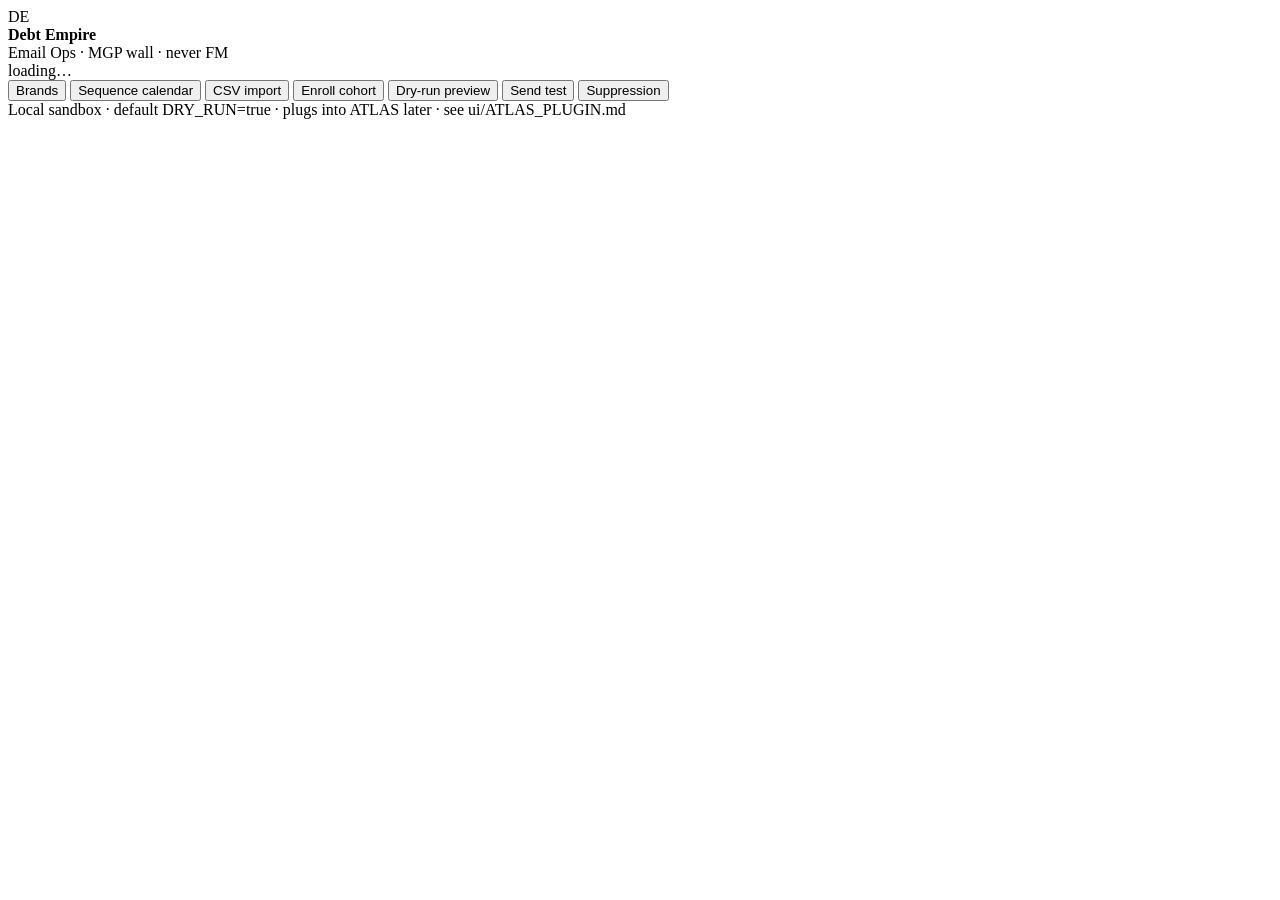
==== ui/public/index.html @ ee2317ed "Initial public pack: Debt Empire email ops UI Mailgun-first / SES-later, DRY_RUN default, MGP wall. " ====
<!DOCTYPE html>
<html lang="en">
<head>
  <meta charset="UTF-8" />
  <meta name="viewport" content="width=device-width, initial-scale=1" />
  <title>Debt Empire · Email Ops</title>
  <link rel="stylesheet" href="/styles.css" />
</head>
<body>
  <header class="top">
    <div class="brand">
      <span class="mark">DE</span>
      <div>
        <strong>Debt Empire</strong>
        <div class="sub">Email Ops · MGP wall · never FM</div>
      </div>
    </div>
    <div class="status" id="health">loading…</div>
  </header>

  <nav class="tabs" id="tabs">
    <button data-tab="brands" class="active">Brands</button>
    <button data-tab="calendar">Sequence calendar</button>
    <button data-tab="import">CSV import</button>
    <button data-tab="enroll">Enroll cohort</button>
    <button data-tab="preview">Dry-run preview</button>
    <button data-tab="send">Send test</button>
    <button data-tab="suppress">Suppression</button>
  </nav>

  <main>
    <section id="tab-brands" class="panel active"></section>
    <section id="tab-calendar" class="panel"></section>
    <section id="tab-import" class="panel"></section>
    <section id="tab-enroll" class="panel"></section>
    <section id="tab-preview" class="panel"></section>
    <section id="tab-send" class="panel"></section>
    <section id="tab-suppress" class="panel"></section>
  </main>

  <footer class="foot">
    Local sandbox · default DRY_RUN=true · plugs into ATLAS later · see ui/ATLAS_PLUGIN.md
  </footer>
  <script src="/app.js"></script>
</body>
</html>
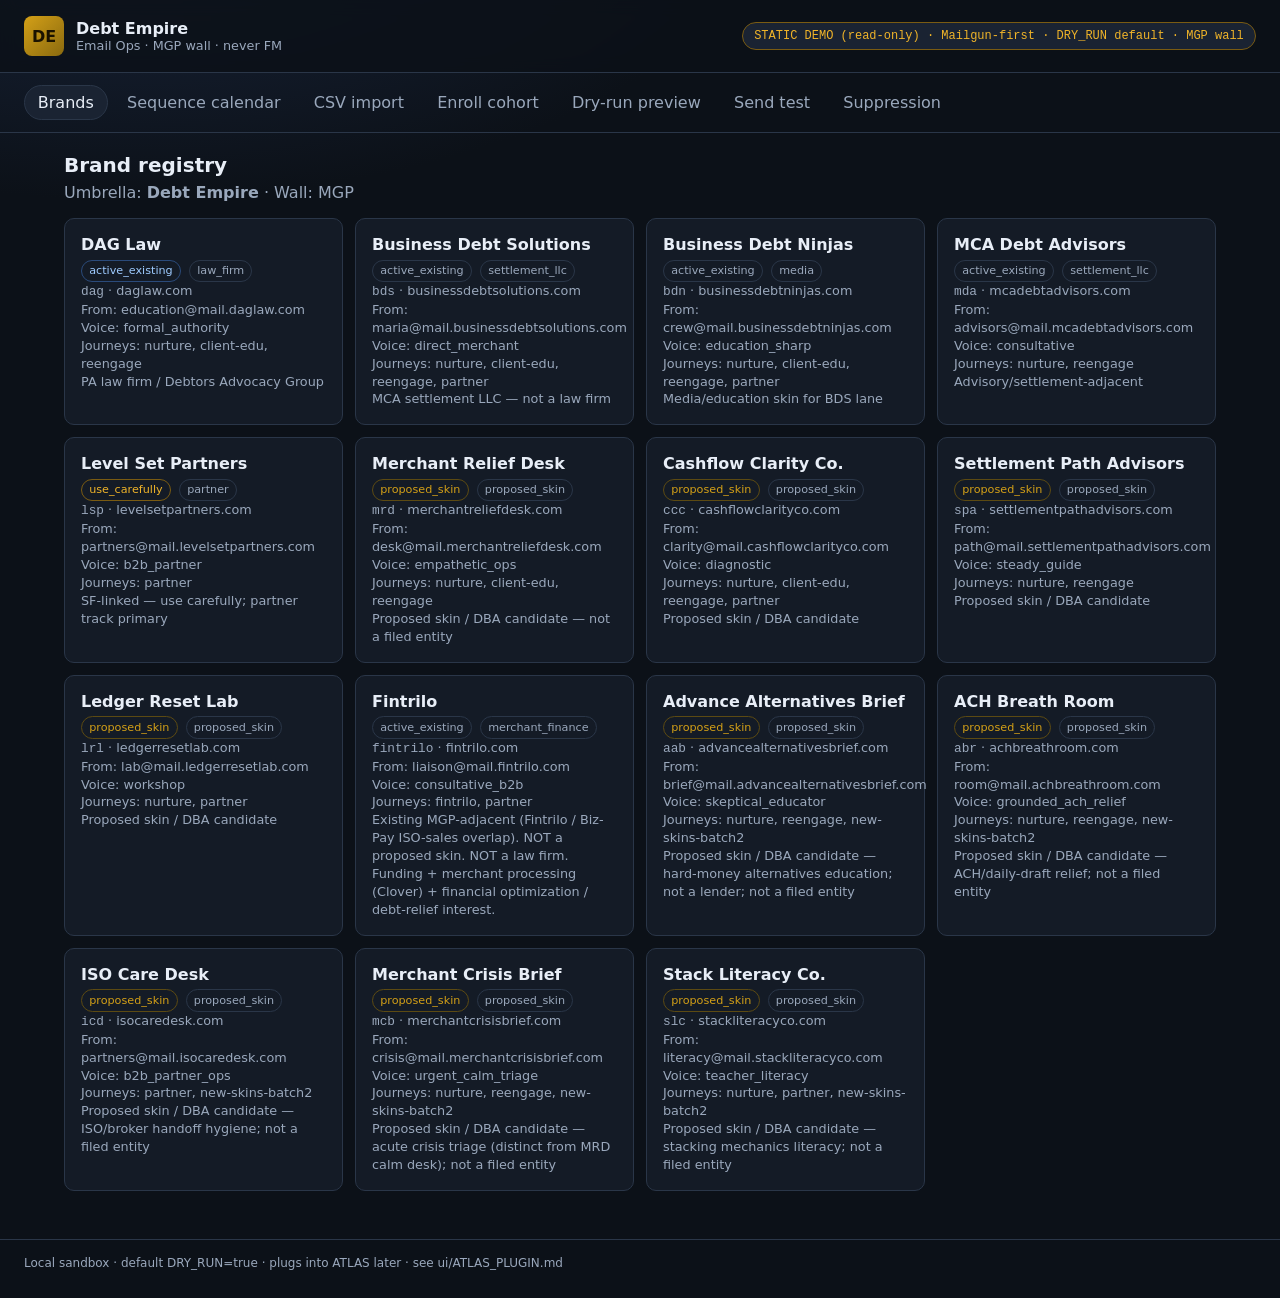
==== commit 133375f3: "Fix asset paths for GitHub Pages project site (relative CSS/JS)" ====
--- a/ui/public/index.html
+++ b/ui/public/index.html
@@ -4,7 +4,7 @@
   <meta charset="UTF-8" />
   <meta name="viewport" content="width=device-width, initial-scale=1" />
   <title>Debt Empire · Email Ops</title>
-  <link rel="stylesheet" href="/styles.css" />
+  <link rel="stylesheet" href="styles.css" />
 </head>
 <body>
   <header class="top">
@@ -41,6 +41,6 @@
   <footer class="foot">
     Local sandbox · default DRY_RUN=true · plugs into ATLAS later · see ui/ATLAS_PLUGIN.md
   </footer>
-  <script src="/app.js"></script>
+  <script src="app.js"></script>
 </body>
 </html>
--- a/ui/public/styles.css
+++ b/ui/public/styles.css
@@ -0,0 +1,112 @@
+:root {
+  --bg: #0c1118;
+  --panel: #141b26;
+  --panel2: #1a2332;
+  --line: #2a3648;
+  --text: #e8eef7;
+  --muted: #9aa8bc;
+  --accent: #d4a017;
+  --accent2: #3d8bfd;
+  --ok: #3ecf8e;
+  --warn: #f0b429;
+  --bad: #f07178;
+  --radius: 10px;
+  --font: "IBM Plex Sans", "Segoe UI", system-ui, sans-serif;
+  --mono: "IBM Plex Mono", ui-monospace, monospace;
+}
+* { box-sizing: border-box; }
+body {
+  margin: 0; min-height: 100vh;
+  font-family: var(--font); color: var(--text);
+  background: radial-gradient(1200px 600px at 10% -10%, #1a2740 0%, var(--bg) 55%);
+}
+.top {
+  display: flex; justify-content: space-between; align-items: center;
+  padding: 1rem 1.5rem; border-bottom: 1px solid var(--line);
+  background: rgba(12,17,24,.85); backdrop-filter: blur(8px);
+  position: sticky; top: 0; z-index: 10;
+}
+.brand { display: flex; gap: .75rem; align-items: center; }
+.mark {
+  width: 40px; height: 40px; border-radius: 8px;
+  display: grid; place-items: center; font-weight: 700;
+  background: linear-gradient(135deg, var(--accent), #8a6a0f);
+  color: #1a1200;
+}
+.sub { color: var(--muted); font-size: .8rem; }
+.status {
+  font-family: var(--mono); font-size: .75rem;
+  padding: .4rem .7rem; border-radius: 999px;
+  background: var(--panel2); border: 1px solid var(--line);
+}
+.status.ok { border-color: #2a6b4f; color: var(--ok); }
+.status.warn { border-color: #7a5b12; color: var(--warn); }
+.tabs {
+  display: flex; gap: .35rem; flex-wrap: wrap;
+  padding: .75rem 1.5rem; border-bottom: 1px solid var(--line);
+}
+.tabs button {
+  background: transparent; color: var(--muted); border: 1px solid transparent;
+  padding: .45rem .8rem; border-radius: 999px; cursor: pointer; font: inherit;
+}
+.tabs button:hover { color: var(--text); background: var(--panel); }
+.tabs button.active {
+  color: var(--text); background: var(--panel2);
+  border-color: var(--line);
+}
+main { padding: 1.25rem 1.5rem 3rem; max-width: 1200px; margin: 0 auto; }
+.panel { display: none; }
+.panel.active { display: block; }
+h2 { margin: 0 0 .35rem; font-size: 1.25rem; }
+.lead { color: var(--muted); margin: 0 0 1rem; }
+.grid {
+  display: grid; gap: .75rem;
+  grid-template-columns: repeat(auto-fill, minmax(260px, 1fr));
+}
+.card {
+  background: var(--panel); border: 1px solid var(--line);
+  border-radius: var(--radius); padding: 1rem;
+}
+.card h3 { margin: 0 0 .35rem; font-size: 1rem; }
+.card .meta { color: var(--muted); font-size: .8rem; line-height: 1.4; }
+.badge {
+  display: inline-block; font-size: .7rem; padding: .15rem .45rem;
+  border-radius: 999px; border: 1px solid var(--line); color: var(--muted);
+  margin-right: .25rem;
+}
+.badge.law { color: #9ecbff; border-color: #2a4a7a; }
+.badge.proposed { color: var(--accent); border-color: #5c4a12; }
+.badge.careful { color: var(--warn); border-color: #7a5b12; }
+table { width: 100%; border-collapse: collapse; font-size: .85rem; }
+th, td { text-align: left; padding: .5rem .45rem; border-bottom: 1px solid var(--line); vertical-align: top; }
+th { color: var(--muted); font-weight: 600; }
+tr:hover td { background: rgba(255,255,255,.02); }
+label { display: block; font-size: .8rem; color: var(--muted); margin: .6rem 0 .25rem; }
+input, select, textarea, button.primary, button.ghost {
+  font: inherit; border-radius: 8px; border: 1px solid var(--line);
+  background: var(--panel2); color: var(--text); padding: .55rem .7rem; width: 100%;
+}
+textarea { min-height: 160px; font-family: var(--mono); font-size: .8rem; }
+button.primary {
+  background: linear-gradient(135deg, #b8860b, #d4a017); color: #1a1200;
+  font-weight: 600; cursor: pointer; width: auto; margin-top: .75rem; margin-right: .5rem;
+}
+button.ghost { width: auto; cursor: pointer; margin-top: .75rem; margin-right: .5rem; }
+button.danger { background: #5a2028; color: #ffd0d4; border-color: #7a3038; width: auto; cursor: pointer; margin-top: .75rem; }
+.row { display: flex; flex-wrap: wrap; gap: .75rem; }
+.row > * { flex: 1; min-width: 180px; }
+.preview-box {
+  background: #0a0e14; border: 1px solid var(--line); border-radius: var(--radius);
+  padding: 1rem; white-space: pre-wrap; font-family: var(--mono); font-size: .8rem;
+  max-height: 480px; overflow: auto; line-height: 1.45;
+}
+.msg { margin-top: .75rem; padding: .65rem .8rem; border-radius: 8px; font-size: .85rem; }
+.msg.ok { background: #143528; color: var(--ok); }
+.msg.err { background: #3a1820; color: var(--bad); }
+.msg.info { background: #1a2436; color: #b8c7dc; }
+.foot {
+  padding: 1rem 1.5rem 2rem; color: var(--muted); font-size: .75rem;
+  border-top: 1px solid var(--line);
+}
+.journey-tabs { display: flex; gap: .4rem; flex-wrap: wrap; margin-bottom: .75rem; }
+.journey-tabs button { width: auto; cursor: pointer; }
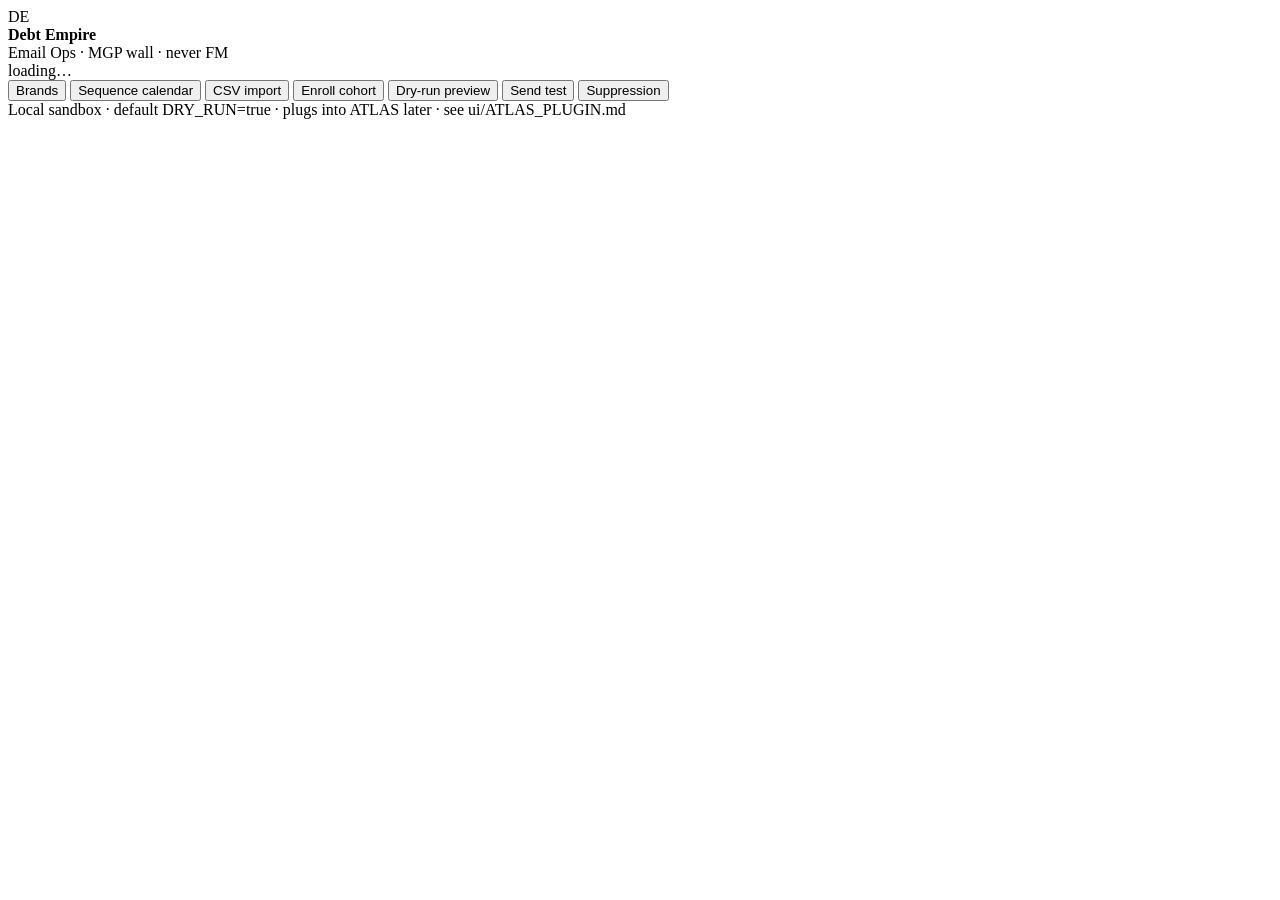
==== commit db9db3c4: "Add per-brand 10-month nurture + brand cycle until conversion - 14 brands × 25 emails (kickoff D0/D2" ====
--- a/ui/public/index.html
+++ b/ui/public/index.html
@@ -4,7 +4,7 @@
   <meta charset="UTF-8" />
   <meta name="viewport" content="width=device-width, initial-scale=1" />
   <title>Debt Empire · Email Ops</title>
-  <link rel="stylesheet" href="styles.css" />
+  <link rel="stylesheet" href="/styles.css" />
 </head>
 <body>
   <header class="top">
@@ -41,6 +41,6 @@
   <footer class="foot">
     Local sandbox · default DRY_RUN=true · plugs into ATLAS later · see ui/ATLAS_PLUGIN.md
   </footer>
-  <script src="app.js"></script>
+  <script src="/app.js"></script>
 </body>
 </html>
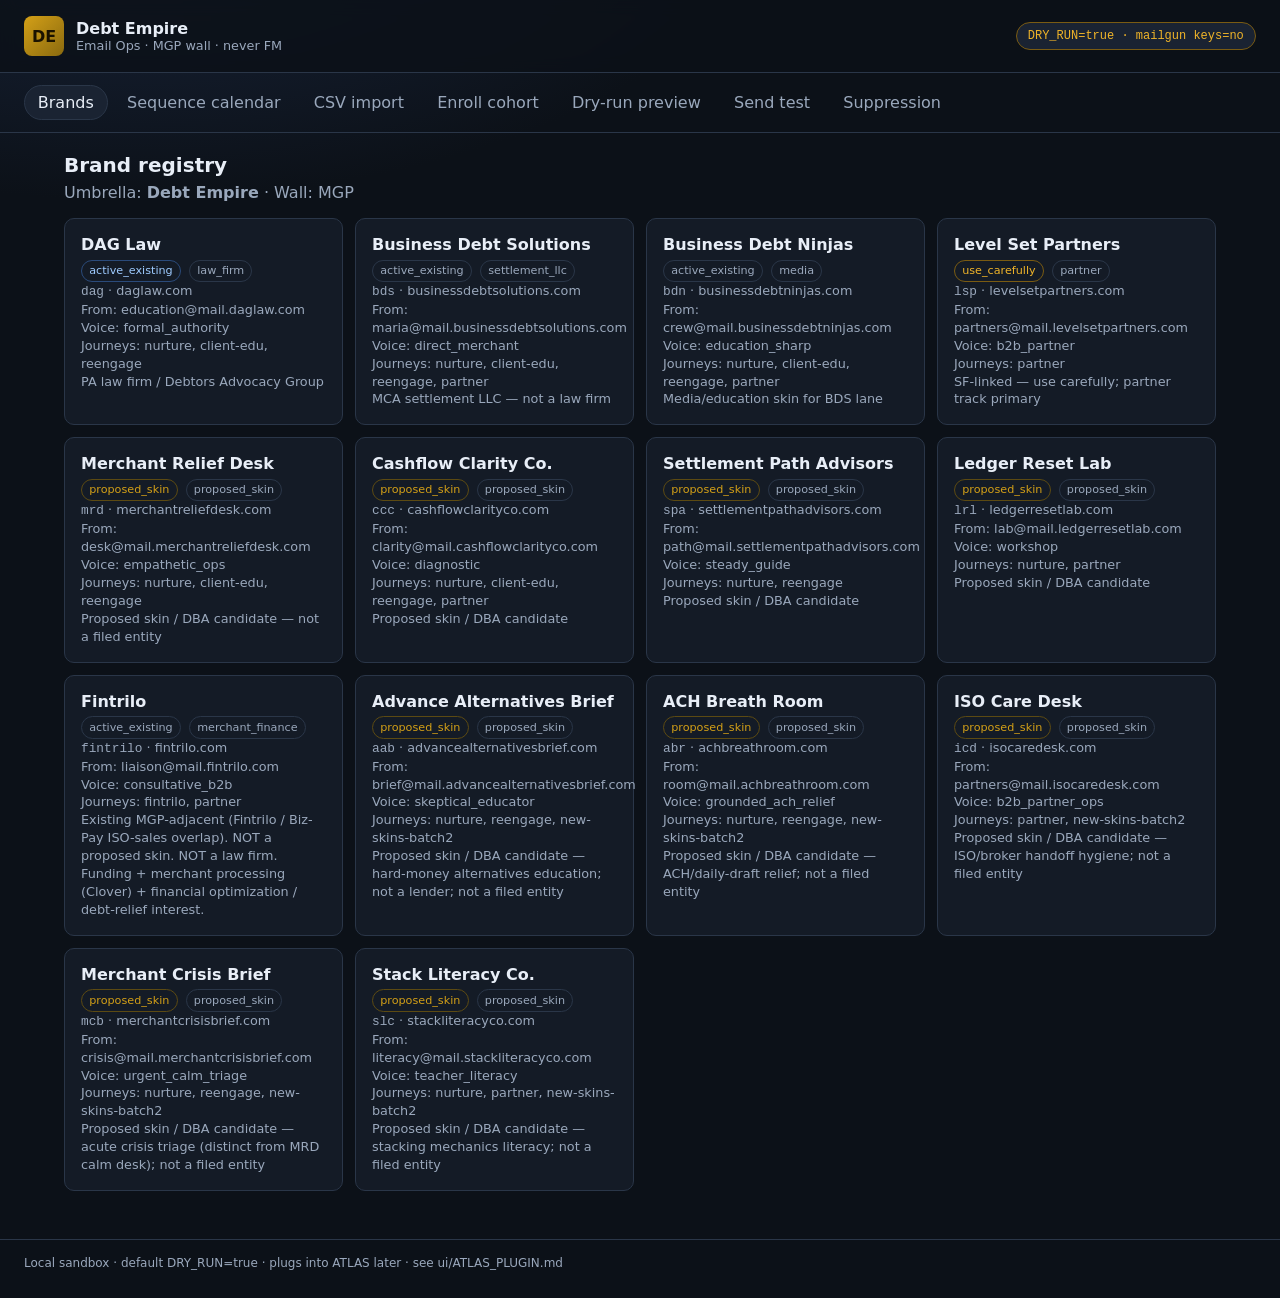
==== commit 4dc00adb: "fix: make GitHub Pages demo load (relative assets + static API fallback) Absolute /styles.css and /a" ====
--- a/ui/public/index.html
+++ b/ui/public/index.html
@@ -4,7 +4,7 @@
   <meta charset="UTF-8" />
   <meta name="viewport" content="width=device-width, initial-scale=1" />
   <title>Debt Empire · Email Ops</title>
-  <link rel="stylesheet" href="/styles.css" />
+  <link rel="stylesheet" href="styles.css" />
 </head>
 <body>
   <header class="top">
@@ -41,6 +41,6 @@
   <footer class="foot">
     Local sandbox · default DRY_RUN=true · plugs into ATLAS later · see ui/ATLAS_PLUGIN.md
   </footer>
-  <script src="/app.js"></script>
+  <script src="app.js"></script>
 </body>
 </html>
--- a/ui/public/styles.css
+++ b/ui/public/styles.css
@@ -0,0 +1,112 @@
+:root {
+  --bg: #0c1118;
+  --panel: #141b26;
+  --panel2: #1a2332;
+  --line: #2a3648;
+  --text: #e8eef7;
+  --muted: #9aa8bc;
+  --accent: #d4a017;
+  --accent2: #3d8bfd;
+  --ok: #3ecf8e;
+  --warn: #f0b429;
+  --bad: #f07178;
+  --radius: 10px;
+  --font: "IBM Plex Sans", "Segoe UI", system-ui, sans-serif;
+  --mono: "IBM Plex Mono", ui-monospace, monospace;
+}
+* { box-sizing: border-box; }
+body {
+  margin: 0; min-height: 100vh;
+  font-family: var(--font); color: var(--text);
+  background: radial-gradient(1200px 600px at 10% -10%, #1a2740 0%, var(--bg) 55%);
+}
+.top {
+  display: flex; justify-content: space-between; align-items: center;
+  padding: 1rem 1.5rem; border-bottom: 1px solid var(--line);
+  background: rgba(12,17,24,.85); backdrop-filter: blur(8px);
+  position: sticky; top: 0; z-index: 10;
+}
+.brand { display: flex; gap: .75rem; align-items: center; }
+.mark {
+  width: 40px; height: 40px; border-radius: 8px;
+  display: grid; place-items: center; font-weight: 700;
+  background: linear-gradient(135deg, var(--accent), #8a6a0f);
+  color: #1a1200;
+}
+.sub { color: var(--muted); font-size: .8rem; }
+.status {
+  font-family: var(--mono); font-size: .75rem;
+  padding: .4rem .7rem; border-radius: 999px;
+  background: var(--panel2); border: 1px solid var(--line);
+}
+.status.ok { border-color: #2a6b4f; color: var(--ok); }
+.status.warn { border-color: #7a5b12; color: var(--warn); }
+.tabs {
+  display: flex; gap: .35rem; flex-wrap: wrap;
+  padding: .75rem 1.5rem; border-bottom: 1px solid var(--line);
+}
+.tabs button {
+  background: transparent; color: var(--muted); border: 1px solid transparent;
+  padding: .45rem .8rem; border-radius: 999px; cursor: pointer; font: inherit;
+}
+.tabs button:hover { color: var(--text); background: var(--panel); }
+.tabs button.active {
+  color: var(--text); background: var(--panel2);
+  border-color: var(--line);
+}
+main { padding: 1.25rem 1.5rem 3rem; max-width: 1200px; margin: 0 auto; }
+.panel { display: none; }
+.panel.active { display: block; }
+h2 { margin: 0 0 .35rem; font-size: 1.25rem; }
+.lead { color: var(--muted); margin: 0 0 1rem; }
+.grid {
+  display: grid; gap: .75rem;
+  grid-template-columns: repeat(auto-fill, minmax(260px, 1fr));
+}
+.card {
+  background: var(--panel); border: 1px solid var(--line);
+  border-radius: var(--radius); padding: 1rem;
+}
+.card h3 { margin: 0 0 .35rem; font-size: 1rem; }
+.card .meta { color: var(--muted); font-size: .8rem; line-height: 1.4; }
+.badge {
+  display: inline-block; font-size: .7rem; padding: .15rem .45rem;
+  border-radius: 999px; border: 1px solid var(--line); color: var(--muted);
+  margin-right: .25rem;
+}
+.badge.law { color: #9ecbff; border-color: #2a4a7a; }
+.badge.proposed { color: var(--accent); border-color: #5c4a12; }
+.badge.careful { color: var(--warn); border-color: #7a5b12; }
+table { width: 100%; border-collapse: collapse; font-size: .85rem; }
+th, td { text-align: left; padding: .5rem .45rem; border-bottom: 1px solid var(--line); vertical-align: top; }
+th { color: var(--muted); font-weight: 600; }
+tr:hover td { background: rgba(255,255,255,.02); }
+label { display: block; font-size: .8rem; color: var(--muted); margin: .6rem 0 .25rem; }
+input, select, textarea, button.primary, button.ghost {
+  font: inherit; border-radius: 8px; border: 1px solid var(--line);
+  background: var(--panel2); color: var(--text); padding: .55rem .7rem; width: 100%;
+}
+textarea { min-height: 160px; font-family: var(--mono); font-size: .8rem; }
+button.primary {
+  background: linear-gradient(135deg, #b8860b, #d4a017); color: #1a1200;
+  font-weight: 600; cursor: pointer; width: auto; margin-top: .75rem; margin-right: .5rem;
+}
+button.ghost { width: auto; cursor: pointer; margin-top: .75rem; margin-right: .5rem; }
+button.danger { background: #5a2028; color: #ffd0d4; border-color: #7a3038; width: auto; cursor: pointer; margin-top: .75rem; }
+.row { display: flex; flex-wrap: wrap; gap: .75rem; }
+.row > * { flex: 1; min-width: 180px; }
+.preview-box {
+  background: #0a0e14; border: 1px solid var(--line); border-radius: var(--radius);
+  padding: 1rem; white-space: pre-wrap; font-family: var(--mono); font-size: .8rem;
+  max-height: 480px; overflow: auto; line-height: 1.45;
+}
+.msg { margin-top: .75rem; padding: .65rem .8rem; border-radius: 8px; font-size: .85rem; }
+.msg.ok { background: #143528; color: var(--ok); }
+.msg.err { background: #3a1820; color: var(--bad); }
+.msg.info { background: #1a2436; color: #b8c7dc; }
+.foot {
+  padding: 1rem 1.5rem 2rem; color: var(--muted); font-size: .75rem;
+  border-top: 1px solid var(--line);
+}
+.journey-tabs { display: flex; gap: .4rem; flex-wrap: wrap; margin-bottom: .75rem; }
+.journey-tabs button { width: auto; cursor: pointer; }
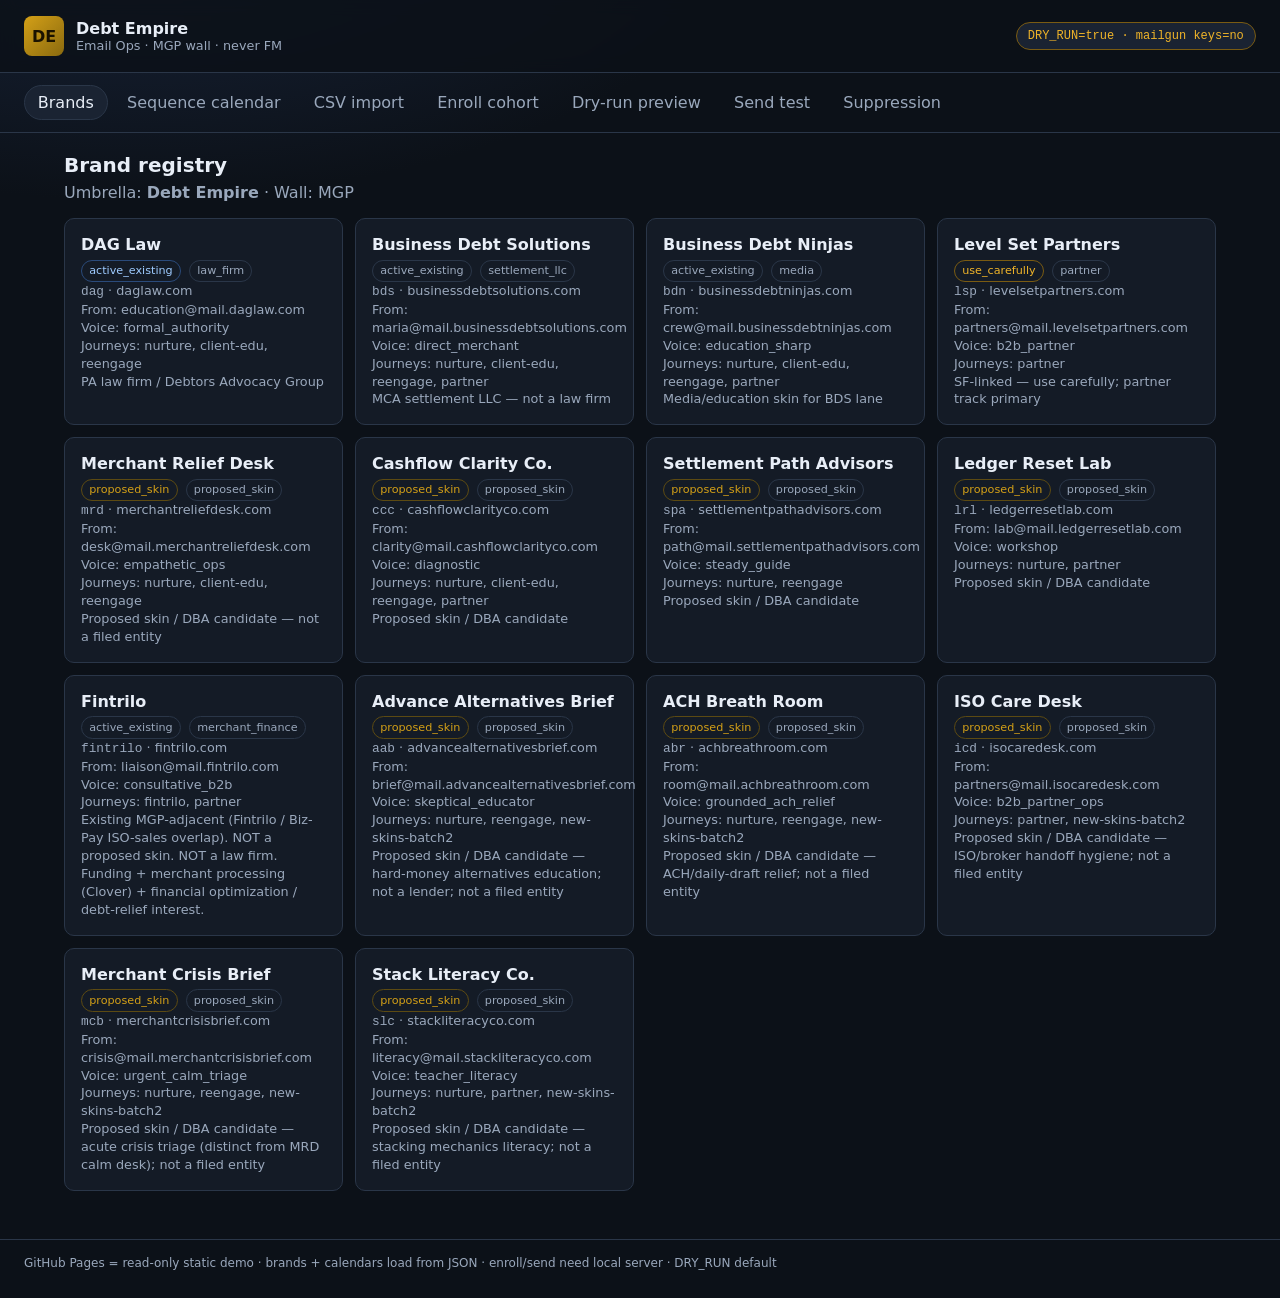
==== commit 8802481b: "fix: harden Pages demo boot so brands still render if a tab fails" ====
--- a/ui/public/index.html
+++ b/ui/public/index.html
@@ -39,7 +39,7 @@
   </main>
 
   <footer class="foot">
-    Local sandbox · default DRY_RUN=true · plugs into ATLAS later · see ui/ATLAS_PLUGIN.md
+    GitHub Pages = read-only static demo · brands + calendars load from JSON · enroll/send need local server · DRY_RUN default
   </footer>
   <script src="app.js"></script>
 </body>
